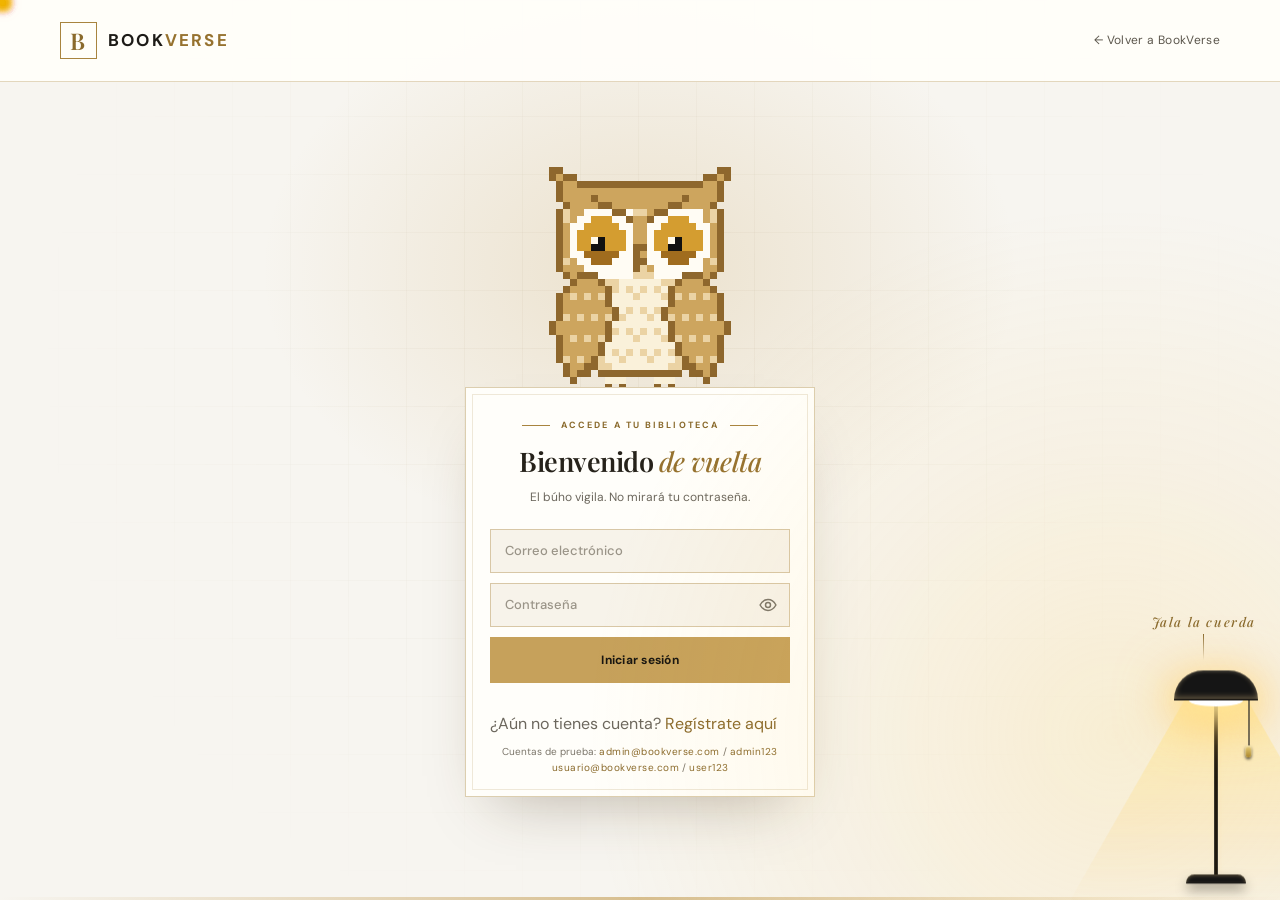
==== login/index.html @ 5b172440 "Primera version de BookVerse" ====
<!DOCTYPE html>
<html lang="es">
<head>
    <meta charset="UTF-8">
    <meta name="viewport" content="width=device-width, initial-scale=1.0">
    <meta name="description" content="Inicia sesión en BookVerse, tu biblioteca virtual.">
    <title>Iniciar sesión | BookVerse</title>
    <!-- Login con búho pixelado. Búho original: @codinvisual, t.me/CodinVisual. Uso libre en tu propio sitio; no revender el archivo original. -->
    <link rel="preconnect" href="https://fonts.googleapis.com">
    <link rel="preconnect" href="https://fonts.gstatic.com" crossorigin>
    <link href="https://fonts.googleapis.com/css2?family=DM+Sans:wght@400;500;600;700&family=Playfair+Display:wght@500;600;700&display=swap" rel="stylesheet">
    <!-- 1) estilos de BookVerse: colores (:root), tipografías, logo -->
    <link rel="stylesheet" href="../css/styles.css">
    <!-- 2) estilos del login: usan las variables de arriba -->
    <link rel="stylesheet" href="css/login.css">
    <!-- 3) tema claro/oscuro y lámpara (compartido con BookVerse) -->
    <link rel="stylesheet" href="../css/theme.css">
    <script src="../js/theme.js"></script>
</head>
<body class="login-page">
<section class="owl-login">
    <header class="login-top">
        <a class="brand" href="../index.html" aria-label="BookVerse, volver al inicio">
            <span class="brand-mark" aria-hidden="true">B</span>
            <span>BOOK<span class="gold-text">VERSE</span></span>
        </a>
        <a class="login-back" href="../index.html">← Volver a BookVerse</a>
    </header>

    <canvas class="owl" width="44" height="38" aria-hidden="true"></canvas>
    <form class="owl-form" novalidate>
        <span class="eyebrow"><span class="eyebrow-line"></span> ACCEDE A TU BIBLIOTECA <span class="eyebrow-line"></span></span>
        <h1>Bienvenido <span class="gold-text italic">de vuelta</span></h1>
        <p class="lead">El búho vigila. No mirará tu contraseña.</p>
        <label class="sr" for="ol-mail">Correo electrónico</label>
        <input id="ol-mail" type="email" autocomplete="email" placeholder="Correo electrónico">
        <label class="sr" for="ol-pass">Contraseña</label>
        <div class="pass">
            <input id="ol-pass" type="password" autocomplete="current-password" placeholder="Contraseña">
            <button class="show" type="button" aria-label="Mostrar contraseña" aria-pressed="false">
                <svg viewBox="0 0 24 24" width="20" height="20" fill="none" stroke="currentColor" stroke-width="1.8" stroke-linecap="round" aria-hidden="true">
                    <path d="M2.5 12S6 5.5 12 5.5 21.5 12 21.5 12 18 18.5 12 18.5 2.5 12 2.5 12Z"/><circle cx="12" cy="12" r="3"/><path class="slash" d="M4 4l16 16"/>
                </svg>
            </button>
        </div>
        <button class="go" type="submit">Iniciar sesión</button>
        <p class="note" role="status"></p>
        <p class="register-prompt">¿Aún no tienes cuenta? <a href="registro.html">Regístrate aquí</a></p>
        <p class="demo-hint">Cuentas de prueba: <code>admin@bookverse.com</code> / <code>admin123</code><br><code>usuario@bookverse.com</code> / <code>user123</code></p>
    </form>
</section>

<!-- El orden importa: cada script usa las variables del anterior -->
<script src="js/config.js"></script>
<script src="js/auth.js"></script>
<script src="js/sprites.js"></script>
<script src="js/owl.js"></script>
<script src="js/login.js"></script>
</body>
</html>
---- css/styles.css ----
/* BOOKVERSE - Etapa 1: estilos generales */
:root {
    --black: #111110;
    --black-soft: #191816;
    --black-card: #201e1a;
    --gold: #c6a15b;
    --gold-light: #e2c98f;
    --cream: #f7f5f0;
    --white: #fffefa;
    --text: #292722;
    --muted: #77736b;
    --line: rgba(198, 161, 91, .25);
    --serif: "Playfair Display", Georgia, serif;
    --sans: "DM Sans", Arial, sans-serif;
}
* { box-sizing: border-box; margin: 0; padding: 0; }
html { scroll-behavior: smooth; scroll-padding-top: 86px; }
body { font-family: var(--sans); color: var(--text); background: var(--cream); line-height: 1.6; }
a { color: inherit; text-decoration: none; }
button, input { font: inherit; }
.container { width: min(1160px, calc(100% - 48px)); margin: 0 auto; }
.gold-text { color: var(--gold); }
.italic { font-style: italic; font-weight: 500; }

/* Encabezado */
.site-header { height: 82px; background: rgba(17,17,16,.98); border-bottom: 1px solid rgba(198,161,91,.16); position: sticky; top: 0; z-index: 100; }
.header-content { height: 100%; display: flex; align-items: center; justify-content: space-between; }
.brand { display: inline-flex; align-items: center; gap: 11px; color: var(--white); font-size: 17px; font-weight: 700; letter-spacing: 2.2px; }
.brand-mark { width: 37px; height: 37px; display: grid; place-items: center; border: 1px solid var(--gold); color: var(--gold-light); font-family: var(--serif); font-size: 23px; font-weight: 600; }
.main-nav { display: flex; align-items: center; gap: 34px; color: #d4d0c8; font-size: 12px; letter-spacing: .35px; }
.nav-link { transition: color .2s; }
.nav-link:hover, .nav-link.active { color: var(--gold-light); }
.nav-cta { padding: 11px 17px; border: 1px solid var(--gold); color: var(--gold-light); transition: background .2s, color .2s; }
.nav-cta:hover { background: var(--gold); color: var(--black); }
.nav-cta span { margin-left: 8px; }
.menu-toggle { display: none; background: none; border: 0; cursor: pointer; }
.menu-toggle span { display: block; width: 24px; height: 2px; background: var(--gold); margin: 5px; }

/* Hero */
.hero { position: relative; overflow: hidden; background: var(--black); color: var(--white); min-height: 590px; display: flex; align-items: center; }
.hero:before { content: ""; position: absolute; inset: 0; opacity: .13; background-image: linear-gradient(rgba(255,255,255,.04) 1px, transparent 1px), linear-gradient(90deg, rgba(255,255,255,.04) 1px, transparent 1px); background-size: 58px 58px; mask-image: linear-gradient(to right, black, transparent 85%); }
.hero-glow { position: absolute; width: 550px; height: 550px; border-radius: 50%; right: 8%; top: 0; background: radial-gradient(circle, rgba(181,139,65,.14), transparent 68%); }
.hero-grid { position: relative; z-index: 1; display: grid; grid-template-columns: 1.05fr .95fr; align-items: center; gap: 50px; padding-top: 75px; padding-bottom: 75px; }
.eyebrow { display: inline-flex; align-items: center; gap: 11px; color: var(--gold-light); font-size: 9px; font-weight: 700; letter-spacing: 2.1px; }
.eyebrow-line { width: 28px; height: 1px; background: var(--gold); display: inline-block; }
.hero h1 { font: 500 clamp(43px, 5.1vw, 68px)/1.13 var(--serif); letter-spacing: -1.8px; margin: 25px 0 20px; }
.hero-description { max-width: 510px; color: #aaa69e; font-size: 14px; line-height: 1.9; }
.hero-actions { display: flex; align-items: center; gap: 27px; margin-top: 32px; }
.button { display: inline-flex; align-items: center; gap: 23px; padding: 14px 19px; font-size: 11px; font-weight: 700; letter-spacing: .25px; transition: transform .2s, background .2s; }
.button:hover { transform: translateY(-2px); }
.button-gold { color: #171511; background: var(--gold); }
.button-gold:hover { background: var(--gold-light); }
.button span { font-size: 17px; line-height: 1; }
.text-link { color: #e1ddd4; font-size: 11px; }
.text-link span { color: var(--gold); margin-left: 5px; }
.hero-note { display: flex; gap: 10px; align-items: center; color: #827e75; font-size: 10px; margin-top: 47px; }
.note-star { color: var(--gold); font-size: 16px; }
.hero-bottom-line { height: 3px; position: absolute; bottom: 0; left: 0; width: 100%; background: linear-gradient(90deg, transparent, var(--gold), transparent); opacity: .65; }

/* Composición decorativa de libros */
.hero-art { min-height: 405px; position: relative; display: grid; place-items: center; }
.art-orbit { position: absolute; border: 1px solid rgba(198,161,91,.2); border-radius: 50%; transform: rotate(-23deg); }
.orbit-one { width: 390px; height: 290px; }
.orbit-two { width: 330px; height: 390px; transform: rotate(35deg); }
.book-stack { position: relative; width: 310px; height: 330px; transform: perspective(900px) rotateY(-10deg) rotateZ(-3deg); }
.book { position: absolute; box-shadow: 14px 18px 35px rgba(0,0,0,.42); display: flex; flex-direction: column; justify-content: space-between; padding: 21px 17px; overflow: hidden; }
.book-back { width: 170px; height: 250px; top: 45px; right: 8px; background: linear-gradient(145deg,#8a7045,#3e3425); color: #f4dfad; transform: rotate(12deg); border-left: 7px solid #5b482c; }
.book-middle { width: 180px; height: 270px; top: 25px; left: 35px; background: linear-gradient(150deg,#ddd0ae,#88734d); color: #302719; transform: rotate(-9deg); border-left: 8px solid #a18b61; }
.book-front { width: 190px; height: 290px; top: 40px; left: 82px; background: linear-gradient(145deg,#282722,#0d0d0c 72%); color: var(--gold-light); border: 1px solid rgba(226,201,143,.6); transform: rotate(3deg); align-items: center; text-align: center; }
.book-front:before { content: ""; position: absolute; inset: 9px; border: 1px solid rgba(198,161,91,.32); pointer-events: none; }
.book-front .front-kicker { font-size: 7px; letter-spacing: 2px; margin-top: 12px; }
.book-front strong { font: 600 25px/1.2 var(--serif); letter-spacing: 1px; }
.book-front strong i { font-weight: 500; color: #fff5dc; }
.front-rule { width: 35px; height: 1px; background: var(--gold); }
.book-front small { font-size: 7px; letter-spacing: 3px; margin-bottom: 12px; }
.book-middle span { font: 700 21px/1.2 var(--serif); margin-top: 25px; }
.book-middle small, .book-back small { font-size: 6px; letter-spacing: 1.5px; }
.book-back span { font: 600 17px/1.3 var(--serif); margin-top: 35px; }
.floating-label { position: absolute; color: #aaa18e; font-size: 8px; letter-spacing: 2px; }
.label-top { top: 29px; right: 2px; }
.label-bottom { bottom: 22px; left: 8px; }
.label-bottom span { color: var(--gold); font-size: 14px; margin-right: 6px; }
.sparkle { position: absolute; color: var(--gold-light); }
.sparkle-one { top: 75px; left: 23px; font-size: 23px; }
.sparkle-two { right: 25px; bottom: 77px; font-size: 29px; }

/* Franja de características */
.stats-strip { background: #201e1a; color: var(--white); border-bottom: 1px solid rgba(198,161,91,.17); }
.stats-grid { display: grid; grid-template-columns: repeat(3,1fr); padding: 23px 0; }
.stat { display: flex; align-items: center; justify-content: center; gap: 13px; border-right: 1px solid rgba(255,255,255,.1); }
.stat:last-child { border: 0; }
.stat-icon { color: var(--gold); font-size: 24px; }
.stat strong, .stat small { display: block; }
.stat strong { font: 500 14px var(--serif); }
.stat small { color: #8f8a80; font-size: 9px; margin-top: 2px; }

/* Secciones generales */
.section { padding: 94px 0 90px; }
.library-section { background: var(--cream); }
.dark-eyebrow { color: #8a7045; }
.section-heading, .categories-heading { display: flex; justify-content: space-between; align-items: end; gap: 40px; }
.section-heading h2, .categories-heading h2, .about-copy h2 { font: 500 clamp(32px,4vw,47px)/1.2 var(--serif); color: var(--text); letter-spacing: -.8px; margin-top: 15px; }
.section-heading > p, .categories-heading > p { max-width: 340px; color: #77736b; font-size: 12px; line-height: 1.9; padding-bottom: 5px; }
.catalog-toolbar { display: flex; align-items: center; justify-content: space-between; gap: 20px; margin: 37px 0 25px; }
.search-box { height: 48px; width: min(430px,100%); display: flex; align-items: center; gap: 12px; background: #fffefa; border: 1px solid #e5e0d5; padding: 0 14px; }
.search-box > span { font-size: 23px; color: #9a7c48; }
.search-box input { border: 0; outline: 0; background: transparent; width: 100%; color: var(--text); font-size: 11px; }
.search-box input::placeholder { color: #a7a196; }
.search-box kbd { font-size: 8px; color: #9a7c48; letter-spacing: 1px; white-space: nowrap; }
.catalog-count { color: #89847a; font-size: 10px; }
.books-grid { display: grid; grid-template-columns: repeat(3,1fr); gap: 34px 25px; }
.book-card { min-width: 0; }
.cover { height: 260px; max-width: 100%; position: relative; display: flex; flex-direction: column; align-items: center; justify-content: space-between; text-align: center; padding: 25px 18px 20px; overflow: hidden; box-shadow: 5px 9px 17px rgba(38,31,20,.12); transition: transform .25s, box-shadow .25s; }
.book-card:hover .cover { transform: translateY(-5px); box-shadow: 7px 15px 23px rgba(38,31,20,.18); }
.cover:after { content: ""; position: absolute; inset: 8px; border: 1px solid rgba(255,255,255,.28); pointer-events: none; }
.cover-top, .cover small { font-size: 7px; letter-spacing: 1.6px; z-index: 1; }
.cover strong { font: 600 27px/1.18 var(--serif); z-index: 1; }
.cover-decoration { position: absolute; font-size: 86px; opacity: .16; top: 76px; }
.cover-one { background: radial-gradient(circle at 50% 45%,#b69b55,#46513c 75%); color: #fff6d9; }
.cover-two { background: linear-gradient(145deg,#e5c9a5,#a46f55); color: #4d2f2b; }
.cover-two:after { border-color: rgba(77,47,43,.35); }
.cover-two .cover-decoration { color: #f9e7c9; }
.cover-three { background: linear-gradient(145deg,#345e73,#182d42); color: #f6e5b8; }
.cover-four { background: radial-gradient(circle,#9b3c30,#3b1718 75%); color: #f3d9b1; }
.cover-four strong { font-size: 65px; }
.cover-five { background: linear-gradient(145deg,#d6b85f,#80602c); color: #292318; }
.cover-five:after { border-color: rgba(41,35,24,.4); }
.cover-six { background: linear-gradient(145deg,#52665c,#1d302d); color: #e8d8b3; }
.book-info { padding: 14px 2px 0; }
.book-category { color: #a1844e; font-size: 8px; font-weight: 700; letter-spacing: 1.5px; }
.book-info h3 { font: 600 17px var(--serif); margin: 4px 0 2px; color: #28251f; }
.book-info p { color: #89847a; font-size: 10px; }
.empty-state { padding: 30px 0; color: #77736b; font-size: 13px; text-align: center; }
.demo-note { margin-top: 27px; color: #999286; font-size: 10px; text-align: center; }

/* Categorías */
.categories-section { padding: 88px 0 95px; background: var(--black); color: var(--white); position: relative; overflow: hidden; }
.categories-section:after { content: "B"; position: absolute; right: 4%; bottom: -180px; color: rgba(198,161,91,.035); font: 600 400px var(--serif); pointer-events: none; }
.categories-heading { position: relative; z-index: 1; margin-bottom: 40px; }
.categories-heading h2 { color: var(--white); }
.categories-heading > p { color: #99948b; }
.category-grid { display: grid; grid-template-columns: repeat(4,1fr); gap: 13px; position: relative; z-index: 1; }
.category-card { position: relative; min-height: 185px; padding: 22px 19px; border: 1px solid rgba(198,161,91,.25); background: rgba(255,255,255,.025); display: flex; flex-direction: column; transition: background .25s, transform .25s, border .25s; }
.category-card:hover { background: rgba(198,161,91,.09); border-color: var(--gold); transform: translateY(-4px); }
.category-number { color: #74664c; font-size: 9px; letter-spacing: 1px; }
.category-symbol { color: var(--gold); font-size: 27px; margin: 12px 0 6px; }
.category-card strong { font: 500 19px var(--serif); }
.category-card small { color: #918c82; font-size: 9px; margin-top: 4px; }
.category-arrow { position: absolute; right: 18px; bottom: 18px; color: var(--gold); }

/* Nosotros */
.about-section { background: #fffefa; padding: 92px 0; }
.about-grid { display: grid; grid-template-columns: .85fr 1.15fr; align-items: center; gap: 95px; }
.about-emblem { width: 290px; height: 290px; border-radius: 50%; background: radial-gradient(circle,#27241e,#111110 70%); margin: auto; display: grid; place-items: center; position: relative; border: 1px solid rgba(198,161,91,.6); box-shadow: 0 0 0 12px #f5f0e5, 0 0 0 13px rgba(198,161,91,.28); }
.emblem-ring { position: absolute; inset: 20px; border: 1px solid rgba(198,161,91,.4); border-radius: 50%; }
.emblem-book { color: var(--gold-light); font: 600 115px var(--serif); }
.emblem-caption { position: absolute; bottom: 49px; color: #b9a77f; font-size: 7px; letter-spacing: 2.5px; }
.about-copy h2 { margin-bottom: 19px; }
.about-copy > p { max-width: 550px; color: #77736b; font-size: 12px; line-height: 2; }
.button-dark { background: var(--black); color: var(--gold-light); margin-top: 26px; }
.button-dark:hover { background: #302a20; }

/* Pie */
.site-footer { background: #111110; color: #d8d2c6; }
.footer-main { min-height: 105px; display: flex; align-items: center; justify-content: space-between; gap: 20px; border-bottom: 1px solid rgba(255,255,255,.1); }
.footer-main p { color: #8d887e; font: italic 14px var(--serif); }
.footer-brand { font-size: 14px; }
.footer-brand .brand-mark { width: 32px; height: 32px; font-size: 20px; }
.back-top { color: var(--gold-light); font-size: 10px; }
.footer-bottom { min-height: 55px; display: flex; justify-content: space-between; align-items: center; color: #77736b; font-size: 9px; }
.footer-bottom b { color: var(--gold); margin-left: 5px; }

/* Adaptación a pantallas */
@media (max-width: 900px) {
    .main-nav { gap: 19px; }
    .hero-grid { gap: 15px; }
    .hero-art { transform: scale(.88); }
    .books-grid { grid-template-columns: repeat(3,1fr); gap: 28px 17px; }
    .cover { height: 230px; }
    .about-grid { gap: 50px; }
}
@media (max-width: 680px) {
    .container { width: min(100% - 34px, 520px); }
    .site-header { height: 70px; }
    .menu-toggle { display: block; padding: 8px; }
    .main-nav { display: none; position: absolute; top: 70px; left: 0; right: 0; padding: 20px 25px 25px; background: #171614; border-top: 1px solid var(--line); flex-direction: column; align-items: stretch; gap: 0; }
    .main-nav.open { display: flex; }
    .nav-link { padding: 12px 0; border-bottom: 1px solid rgba(255,255,255,.07); }
    .nav-cta { margin-top: 15px; text-align: center; }
    .hero { min-height: auto; }
    .hero-grid { grid-template-columns: 1fr; padding-top: 66px; padding-bottom: 25px; }
    .hero h1 { font-size: clamp(43px, 12vw, 60px); }
    .hero-description { font-size: 13px; }
    .hero-note { margin-top: 30px; }
    .hero-art { min-height: 340px; transform: scale(.84); transform-origin: top center; margin-bottom: -35px; }
    .stats-grid { padding: 17px 0; }
    .stat { gap: 7px; }
    .stat-icon { font-size: 19px; }
    .stat strong { font-size: 11px; }
    .stat small { font-size: 8px; }
    .section { padding: 68px 0; }
    .section-heading, .categories-heading { display: block; }
    .section-heading > p, .categories-heading > p { margin-top: 18px; }
    .catalog-toolbar { align-items: flex-start; flex-direction: column; margin-top: 25px; gap: 10px; }
    .search-box { width: 100%; }
    .books-grid { grid-template-columns: repeat(2,minmax(0,1fr)); gap: 25px 14px; }
    .cover { height: 220px; padding: 20px 10px 16px; }
    .cover strong { font-size: 21px; }
    .cover-four strong { font-size: 55px; }
    .cover-top, .cover small { font-size: 6px; }
    .book-info h3 { font-size: 15px; }
    .categories-section { padding: 68px 0; }
    .category-grid { grid-template-columns: repeat(2,1fr); }
    .category-card { min-height: 165px; padding: 17px 14px; }
    .about-section { padding: 70px 0; }
    .about-grid { grid-template-columns: 1fr; gap: 55px; }
    .about-emblem { width: 235px; height: 235px; }
    .emblem-book { font-size: 95px; }
    .emblem-caption { bottom: 38px; font-size: 6px; }
    .about-copy h2 { font-size: 36px; }
    .footer-main { padding: 25px 0; flex-wrap: wrap; }
    .footer-main p { order: 3; width: 100%; }
    .footer-bottom { padding: 15px 0; flex-direction: column; align-items: flex-start; gap: 5px; }
}
@media (max-width: 370px) {
    .brand { font-size: 14px; }
    .hero-actions { align-items: center; flex-direction: column; gap: 17px; }
    .hero-art { transform: scale(.72); margin-bottom: -75px; }
    .books-grid { gap: 22px 10px; }
    .cover { height: 190px; }
}

/* ============================================================
   HERO CALIGRÁFICO
   Titular en letra de pluma, textos en cursiva y portada con brillo dorado.
   Para cambiar las letras, edita solo estas tres variables.
   ============================================================ */
:root {
    --script: "Pinyon Script", "Great Vibes", "Snell Roundhand", cursive;      /* titular */
    --script-soft: "Italianno", "Pinyon Script", "Snell Roundhand", cursive;   /* párrafo */
    --serif-italic: "Cormorant Garamond", "Playfair Display", Georgia, serif;  /* etiquetas */
    --gold-deep: #a8843f;
}

.hero { background: radial-gradient(ellipse at 72% 40%, #1b1913 0%, #111110 55%, #0c0c0b 100%); }

/* Etiqueta superior */
.hero .eyebrow { font: italic 600 13px/1 var(--serif-italic); letter-spacing: 2.4px; color: var(--gold-light); }
.hero .eyebrow-line { width: 36px; }

/* Titular: 3 líneas, letra de pluma, última palabra en degradado dorado */
.hero .script-title { font: 400 clamp(60px, 7.4vw, 96px)/1.02 var(--script); letter-spacing: 0; margin: 22px 0 22px; color: #f6f1e6; }
.hero .gold-script { display: inline-block; padding: 0 .14em .1em .04em; /* margen para que los rasgos largos no se corten */
    background: linear-gradient(100deg, var(--gold-light) 0%, var(--gold) 42%, var(--gold-deep) 100%);
    -webkit-background-clip: text; background-clip: text; -webkit-text-fill-color: transparent; color: transparent; }

/* Párrafo en cursiva fina */
.hero .hero-description { max-width: 520px; font: 400 clamp(21px, 2vw, 25px)/1.5 var(--script-soft); color: #cfc9bb; letter-spacing: .2px; }

/* Portada del libro principal */
.book-front { transform: rotate(1deg); background: linear-gradient(160deg, #1d1c18, #0b0b0a 72%); }
.book-front .front-kicker { font: 500 8px var(--sans); letter-spacing: 2.4px; color: #e9dfc7; }
.book-front strong { font: italic 500 29px/1.22 var(--serif); letter-spacing: .4px; color: var(--gold-light); text-shadow: 0 0 16px rgba(226, 201, 143, .38); }
.book-front strong i { font-weight: 500; color: #fff1cf; }
.front-rule { width: 38px; }

/* Etiquetas flotantes en cursiva */
.floating-label { font: italic 500 12px/1 var(--serif-italic); letter-spacing: 2.6px; color: #bdb298; }
.label-bottom span { font-style: normal; }

@media (max-width: 680px) {
    /* en teléfono todo el bloque de texto del hero va centrado; el título cabe en 3 líneas limpias */
    .hero-copy { text-align: center; display: flex; flex-direction: column; align-items: center; }
    .hero .eyebrow { justify-content: center; flex-wrap: wrap; font-size: 12px; letter-spacing: 2px; text-align: center; }
    .hero .eyebrow-line { width: 24px; }
    .hero .script-title { font-size: clamp(40px, 14vw, 66px); text-align: center; }
    .hero .hero-description { font-size: 21px; margin-inline: auto; text-align: center; }
    .hero-actions, .hero .hero-actions { align-items: center; justify-content: center; flex-direction: column; gap: 17px; width: 100%; }
    .hero-actions .button { justify-content: center; width: min(100%, 320px); }
    .hero-note { justify-content: center; text-align: center; }
}
@media (max-width: 370px) {
    .hero .script-title { font-size: 46px; }
    .hero .eyebrow { font-size: 11px; letter-spacing: 1.6px; }
}

/* ============================================================
   APARTADOS (vistas) Y ACCESO
   Cada <section class="view"> es un apartado; js/main.js muestra uno a la vez según el hash (#biblioteca, #categorias...).
   ============================================================ */
.view[hidden] { display: none !important; }
.view { animation: viewIn .45s ease both; }
@keyframes viewIn { from { opacity: 0; transform: translateY(10px); } to { opacity: 1; transform: none; } }
@media (prefers-reduced-motion: reduce) { .view { animation: none; } }
main { min-height: 62vh; }
.sr-only { position: absolute; width: 1px; height: 1px; overflow: hidden; clip-path: inset(50%); white-space: nowrap; }

/* candado en los apartados que piden sesión (solo se ve sin sesión iniciada) */
.nav-link .lock { display: none; margin-left: 6px; opacity: .6; vertical-align: -1px; }
body:not(.is-auth) .nav-link[data-protected] .lock { display: inline-block; }

/* filtro por género (llega desde Categorías) */
.catalog-meta { display: flex; align-items: center; justify-content: flex-end; flex-wrap: wrap; gap: 14px; }
.genre-chip { border: 1px solid var(--gold); background: rgba(198, 161, 91, .12); color: #6f5524; padding: 7px 11px; cursor: pointer;
    font: 600 10px var(--sans); letter-spacing: .4px; transition: background .2s; }
.genre-chip:hover { background: rgba(198, 161, 91, .24); }
@media (max-width: 680px) { .catalog-meta { justify-content: flex-start; } }
---- login/css/login.css ----
/* BookVerse · Login con búho (búho original: @codinvisual · t.me/CodinVisual)
   Los colores y tipografías NO se definen aquí: vienen de ../css/styles.css (:root)
   --black, --black-soft, --black-card, --gold, --gold-light, --cream, --white, --line, --serif, --sans
   Así, si cambias la paleta en BookVerse, el login cambia con ella. */

body.login-page { background: var(--black); }

.owl-login { --cell: 7px; --accent: var(--gold); position: relative; box-sizing: border-box; min-height: max(100vh, 680px); overflow: hidden;
  display: flex; flex-direction: column; align-items: center; justify-content: center; padding: 100px 20px 64px;
  background: radial-gradient(540px 400px at 50% 30%, rgba(198, 161, 91, .14), transparent 70%), var(--black);
  color: var(--cream); font-family: var(--sans); }
/* rejilla sutil y línea dorada inferior, igual que el hero de BookVerse */
.owl-login:before { content: ""; position: absolute; inset: 0; opacity: .13; pointer-events: none;
  background-image: linear-gradient(rgba(255, 255, 255, .04) 1px, transparent 1px), linear-gradient(90deg, rgba(255, 255, 255, .04) 1px, transparent 1px);
  background-size: 58px 58px; mask-image: radial-gradient(circle at 50% 40%, black, transparent 75%); }
.owl-login:after { content: ""; position: absolute; left: 0; bottom: 0; width: 100%; height: 3px; opacity: .65;
  background: linear-gradient(90deg, transparent, var(--gold), transparent); }

/* barra superior: lleva de vuelta a BookVerse */
.login-top { position: absolute; top: 0; left: 0; right: 0; z-index: 2; height: 82px; display: flex; align-items: center; justify-content: space-between;
  padding: 0 max(24px, calc((100% - 1160px) / 2)); border-bottom: 1px solid rgba(198, 161, 91, .16); background: rgba(17, 17, 16, .98); }
.login-back { color: #d4d0c8; font-size: 12px; letter-spacing: .35px; transition: color .2s; }
.login-back:hover { color: var(--gold-light); }

/* el búho se dibuja a un píxel por celda y se amplía sin suavizado, así se ve nítido */
.owl-login .owl { position: relative; z-index: 1; display: block; width: calc(44 * var(--cell)); height: calc(38 * var(--cell));
  margin-bottom: calc(-2.5 * var(--cell)); image-rendering: pixelated; }

.owl-form { position: relative; z-index: 1; width: min(350px, 100%); box-sizing: border-box; padding: 30px 24px 20px;
  background: var(--black-card); border: 1px solid var(--line); box-shadow: 0 30px 60px -30px rgba(0, 0, 0, .9); }
.owl-form:before { content: ""; position: absolute; inset: 6px; border: 1px solid rgba(198, 161, 91, .12); pointer-events: none; }
.owl-form .eyebrow { display: flex; justify-content: center; margin-bottom: 12px; }
.owl-form h1 { margin: 0; text-align: center; font: 600 27px/1.2 var(--serif); letter-spacing: -.5px; color: var(--white); }
.owl-form .lead { margin: 10px 0 20px; text-align: center; font: 400 12px/1.8 var(--sans); color: #918c82; }
.owl-form .sr { position: absolute; width: 1px; height: 1px; overflow: hidden; clip-path: inset(50%); white-space: nowrap; }
.owl-form input { display: block; width: 100%; box-sizing: border-box; height: 44px; margin: 0 0 10px; padding: 0 14px; border-radius: 0;
  border: 1px solid rgba(198, 161, 91, .25); background: var(--black-soft); color: var(--cream); font: 500 13px var(--sans); outline: 0;
  transition: border-color .15s ease-out, box-shadow .15s ease-out; }
.owl-form input::placeholder { color: #7d786d; }
.owl-form input:focus { border-color: var(--accent); box-shadow: 0 0 0 3px rgba(198, 161, 91, .16); }
/* el autocompletado de Chrome pinta el campo de blanco; lo mantenemos oscuro */
.owl-form input:-webkit-autofill { -webkit-text-fill-color: var(--cream); caret-color: var(--cream); box-shadow: inset 0 0 0 100px var(--black-soft); }
.owl-form .pass { position: relative; }
.owl-form .pass input { padding-right: 46px; }
.owl-form .show { position: absolute; top: 4px; right: 4px; width: 36px; height: 36px; display: grid; place-items: center; padding: 0;
  border: 0; border-radius: 0; background: none; color: #918c82; cursor: pointer; transition: color .15s ease-out; }
.owl-form .show .slash { opacity: 0; }
.owl-form .show[aria-pressed="true"] { color: var(--accent); }
.owl-form .show[aria-pressed="true"] .slash { opacity: 1; }
.owl-form .go { display: block; width: 100%; height: 46px; margin-top: 4px; border: 0; border-radius: 0; background: var(--gold);
  color: #171511; font: 700 12px var(--sans); letter-spacing: .25px; cursor: pointer; transition: transform .2s, background .2s; }
.owl-form .go:active { transform: scale(.98); }
.owl-form .go:disabled { cursor: default; }
.owl-form.done .go { background: var(--gold-light); }
.owl-form button:focus-visible { outline: 2px solid var(--accent); outline-offset: 2px; }
.owl-form .note { min-height: 18px; margin: 10px 0 0; text-align: center; font: 500 12px/1.4 var(--sans); color: #e0937f; }
.owl-form .demo-hint { margin: 8px 0 0; text-align: center; font-size: 10px; color: #8d887e; }
.owl-form .demo-hint code { color: var(--gold-light); font-family: inherit; letter-spacing: .5px; }
@media (hover: hover) {
  .owl-form .show:hover { color: var(--gold-light); }
  .owl-form .go:not(:disabled):hover { background: var(--gold-light); transform: translateY(-2px); }
}
@media (max-width: 680px) {
  .login-top { height: 70px; }
  .owl-login { padding-top: 90px; }
}
@media (max-width: 360px) { .owl-login { --cell: 6px; } }
---- css/theme.css ----
/* ============================================================
   BOOKVERSE · TEMA CLARO / OSCURO + LÁMPARA
   Se carga DESPUÉS de styles.css. js/theme.js pone data-theme="light|dark" en <html>.
   Lámpara encendida = claro · apagada = oscuro.
   Para ajustar la lámpara: --lamp-scale (tamaño) y right/bottom de .bv-lamp.
   ============================================================ */

html[data-theme="dark"]  { color-scheme: dark;  background: #111110; }
html[data-theme="light"] { color-scheme: light; background: #f7f5f0; }

/* transición suave solo durante el cambio de tema */
html.theme-anim *, html.theme-anim *::before, html.theme-anim *::after {
    transition: background-color .7s ease, color .7s ease, border-color .7s ease, box-shadow .7s ease, fill .7s ease !important;
}

/* ============================================================
   TEMA OSCURO  (hero, categorías y pie ya eran oscuros: se oscurece el resto)
   ============================================================ */
html[data-theme="dark"] body { background: #121110; color: #e6e1d6; }

html[data-theme="dark"] .library-section { background: #151412; }
html[data-theme="dark"] .about-section { background: #131211; }
html[data-theme="dark"] .dark-eyebrow { color: var(--gold-light); }
html[data-theme="dark"] .section-heading h2,
html[data-theme="dark"] .about-copy h2 { color: #f3eee3; }
html[data-theme="dark"] .section-heading > p,
html[data-theme="dark"] .about-copy > p { color: #99948b; }

html[data-theme="dark"] .search-box { background: #1c1a17; border-color: rgba(198, 161, 91, .25); }
html[data-theme="dark"] .search-box input { color: var(--cream); }
html[data-theme="dark"] .search-box input::placeholder { color: #7d786d; }
html[data-theme="dark"] .search-box > span,
html[data-theme="dark"] .search-box kbd { color: var(--gold); }
html[data-theme="dark"] .catalog-count { color: #8f8a80; }
html[data-theme="dark"] .genre-chip { color: var(--gold-light); }

html[data-theme="dark"] .cover { box-shadow: 5px 9px 20px rgba(0, 0, 0, .5); }
html[data-theme="dark"] .book-card:hover .cover { box-shadow: 7px 15px 26px rgba(0, 0, 0, .62); }
html[data-theme="dark"] .book-category { color: var(--gold); }
html[data-theme="dark"] .book-info h3 { color: #f1ebdd; }
html[data-theme="dark"] .book-info p { color: #908b80; }
html[data-theme="dark"] .empty-state { color: #99948b; }
html[data-theme="dark"] .demo-note { color: #77736b; }

html[data-theme="dark"] .about-emblem { box-shadow: 0 0 0 12px #1b1915, 0 0 0 13px rgba(198, 161, 91, .32); }
html[data-theme="dark"] .button-dark { background: var(--gold); color: #171511; }
html[data-theme="dark"] .button-dark:hover { background: var(--gold-light); }

/* ============================================================
   TEMA CLARO
   ============================================================ */
html[data-theme="light"] body { background: #f7f5f0; }
html[data-theme="light"] .gold-text { color: #96722f; }
html[data-theme="light"] .eyebrow,
html[data-theme="light"] .hero .eyebrow { color: #8a6a2c; }
html[data-theme="light"] .eyebrow-line,
html[data-theme="light"] .hero .eyebrow-line { background: #a8843f; }

/* encabezado */
html[data-theme="light"] .site-header { background: rgba(255, 254, 250, .96); border-bottom-color: rgba(168, 132, 63, .32); backdrop-filter: blur(8px); }
html[data-theme="light"] .brand { color: #1d1b17; }
html[data-theme="light"] .brand-mark { border-color: #a8843f; color: #8a6a2c; }
html[data-theme="light"] .main-nav { color: #5b564c; }
html[data-theme="light"] .nav-link:hover,
html[data-theme="light"] .nav-link.active { color: #8a6a2c; }
html[data-theme="light"] .nav-cta { border-color: #a8843f; color: #7a5c22; }
html[data-theme="light"] .nav-cta:hover { background: var(--gold); color: #171511; }
html[data-theme="light"] .menu-toggle span { background: #8a6a2c; }
@media (max-width: 680px) {
    html[data-theme="light"] .main-nav { background: #fffefa; }
    html[data-theme="light"] .nav-link { border-bottom-color: rgba(40, 30, 10, .08); }
}

/* hero */
html[data-theme="light"] .hero { background: radial-gradient(ellipse at 72% 40%, #fffdf6 0%, #f6f1e5 55%, #efe8d8 100%); color: var(--text); }
html[data-theme="light"] .hero:before { opacity: .55; background-image: linear-gradient(rgba(120, 95, 40, .1) 1px, transparent 1px), linear-gradient(90deg, rgba(120, 95, 40, .1) 1px, transparent 1px); }
html[data-theme="light"] .hero-glow { background: radial-gradient(circle, rgba(198, 161, 91, .26), transparent 68%); }
html[data-theme="light"] .hero .script-title { color: #26221a; }
html[data-theme="light"] .hero .gold-script { background: linear-gradient(100deg, #c19a4b 0%, #a8843f 45%, #7d5f23 100%);
    -webkit-background-clip: text; background-clip: text; -webkit-text-fill-color: transparent; color: transparent; }
html[data-theme="light"] .hero .hero-description { color: #5f594e; }
html[data-theme="light"] .text-link { color: #3b362c; }
html[data-theme="light"] .text-link span { color: #a8843f; }
html[data-theme="light"] .hero-note { color: #7b756a; }
html[data-theme="light"] .note-star,
html[data-theme="light"] .sparkle { color: #b08a3f; }
html[data-theme="light"] .art-orbit { border-color: rgba(168, 132, 63, .32); }
html[data-theme="light"] .floating-label { color: #7e7458; }
html[data-theme="light"] .label-bottom span { color: #a8843f; }
html[data-theme="light"] .book { box-shadow: 14px 18px 32px rgba(70, 50, 20, .3); }

/* franja de características */
html[data-theme="light"] .stats-strip { background: #efe9db; color: var(--text); border-bottom-color: rgba(168, 132, 63, .25); }
html[data-theme="light"] .stat { border-right-color: rgba(40, 30, 10, .12); }
html[data-theme="light"] .stat-icon { color: #a8843f; }
html[data-theme="light"] .stat strong { color: #26221a; }
html[data-theme="light"] .stat small { color: #7b756a; }

/* categorías */
html[data-theme="light"] .categories-section { background: #f1ebde; color: var(--text); }
html[data-theme="light"] .categories-section:after { color: rgba(168, 132, 63, .09); }
html[data-theme="light"] .categories-heading h2 { color: #26221a; }
html[data-theme="light"] .categories-heading > p { color: #6c675d; }
html[data-theme="light"] .category-card { border-color: rgba(168, 132, 63, .35); background: rgba(255, 255, 255, .55); }
html[data-theme="light"] .category-card:hover { background: rgba(198, 161, 91, .17); border-color: #a8843f; }
html[data-theme="light"] .category-number { color: #a8843f; }
html[data-theme="light"] .category-symbol,
html[data-theme="light"] .category-arrow { color: #a8843f; }
html[data-theme="light"] .category-card strong { color: #26221a; }
html[data-theme="light"] .category-card small { color: #7b756a; }

/* pie */
html[data-theme="light"] .site-footer { background: #efe9db; color: #4a453b; }
html[data-theme="light"] .footer-main { border-bottom-color: rgba(40, 30, 10, .12); }
html[data-theme="light"] .footer-main p { color: #6c675d; }
html[data-theme="light"] .back-top { color: #8a6a2c; }
html[data-theme="light"] .footer-bottom { color: #7b756a; }
html[data-theme="light"] .footer-bottom b { color: #a8843f; }

/* ---------- Login y registro, tema claro ---------- */
html[data-theme="light"] body.login-page { background: var(--cream); }
html[data-theme="light"] .owl-login { color: var(--text);
    background: radial-gradient(540px 400px at 50% 30%, rgba(198, 161, 91, .24), transparent 70%), var(--cream); }
html[data-theme="light"] .owl-login:before { opacity: .55;
    background-image: linear-gradient(rgba(120, 95, 40, .1) 1px, transparent 1px), linear-gradient(90deg, rgba(120, 95, 40, .1) 1px, transparent 1px); }
html[data-theme="light"] .login-top { background: rgba(255, 254, 250, .96); border-bottom-color: rgba(168, 132, 63, .32); }
html[data-theme="light"] .login-back { color: #5b564c; }
html[data-theme="light"] .login-back:hover { color: #8a6a2c; }
html[data-theme="light"] .owl-form { background: #fffefa; border-color: rgba(168, 132, 63, .4); box-shadow: 0 30px 60px -30px rgba(70, 50, 20, .35); }
html[data-theme="light"] .owl-form:before { border-color: rgba(168, 132, 63, .18); }
html[data-theme="light"] .owl-form h1 { color: #26221a; }
html[data-theme="light"] .owl-form .lead { color: #6c675d; }
html[data-theme="light"] .owl-form input { background: #f7f3ea; color: #26221a; border-color: rgba(168, 132, 63, .4); }
html[data-theme="light"] .owl-form input::placeholder { color: #9a9488; }
html[data-theme="light"] .owl-form input:-webkit-autofill { -webkit-text-fill-color: #26221a; caret-color: #26221a; box-shadow: inset 0 0 0 100px #f7f3ea; }
html[data-theme="light"] .owl-form .show { color: #7b756a; }
html[data-theme="light"] .owl-form .note { color: #b4513c; }
html[data-theme="light"] .owl-form .demo-hint { color: #7b756a; }
html[data-theme="light"] .owl-form .demo-hint code { color: #8a6a2c; }
html[data-theme="light"] .register-prompt { color: #6c675d; }
html[data-theme="light"] .register-prompt a { color: #8a6a2c; }

html[data-theme="light"] .register-card { background: #fffefa; border-color: rgba(168, 132, 63, .35); box-shadow: 0 22px 60px rgba(70, 50, 20, .14); }
html[data-theme="light"] .register-card h1 { color: #26221a; }
html[data-theme="light"] .register-intro,
html[data-theme="light"] .register-note { color: #6c675d; }
html[data-theme="light"] #registerForm label { color: #3b362c; }
html[data-theme="light"] #registerForm input { color: #26221a; background: #f7f3ea; border-color: rgba(168, 132, 63, .4); }
html[data-theme="light"] .register-message.error { color: #b4513c; }
html[data-theme="light"] .register-message.success { color: #2f7a44; }

/* ============================================================
   LÁMPARA (adaptada de "Animated Lamp Login": misma estética, tamaño reducido y fija en pantalla)
   ============================================================ */
.bv-theme-root { --lamp-scale: .6; --lamp-right: 22px; --lamp-bottom: 16px; --lamp-h: 360px; --stem: 290px; }

.bv-lamp { position: fixed; right: var(--lamp-right); bottom: var(--lamp-bottom); z-index: 90;
    transform: scale(var(--lamp-scale)); transform-origin: bottom right; pointer-events: none; -webkit-tap-highlight-color: transparent; }
.bv-lamp-body { position: relative; display: flex; flex-direction: column; align-items: center; }

.bv-lamp .lamp-head { width: 140px; height: 50px; background: #151515; border-radius: 140px 140px 4px 4px;
    box-shadow: inset 0 2px 5px rgba(255, 255, 255, .1), 0 10px 20px rgba(0, 0, 0, .9);
    position: relative; z-index: 6; transition: box-shadow .4s ease; border-bottom: 2px solid #050505; }
.bv-lamp.on .lamp-head { box-shadow: inset 0 -3px 10px rgba(255, 220, 150, .4), inset 0 2px 5px rgba(255, 255, 255, .1); }

.bv-lamp .lamp-glow { position: absolute; top: 40px; width: 90px; height: 20px; background: #fff; border-radius: 50%;
    box-shadow: 0 0 40px 20px rgba(255, 230, 150, .9), 0 0 80px 40px rgba(255, 200, 100, .6);
    opacity: 0; transition: opacity .4s ease-in-out; z-index: 5; pointer-events: none; }
.bv-lamp.on .lamp-glow { opacity: 1; }

.bv-lamp .light-beam { position: absolute; top: 45px; width: 500px; height: 350px; clip-path: polygon(40% 0, 60% 0, 100% 100%, 0 100%);
    background: linear-gradient(to bottom, rgba(255, 230, 140, .8) 0%, rgba(255, 200, 80, .2) 60%, transparent 100%);
    opacity: 0; transition: opacity .4s ease-in-out; z-index: 3; pointer-events: none; filter: blur(8px); }
.bv-lamp.on .light-beam { opacity: .7; }

.bv-lamp .lamp-stem { width: 6px; height: var(--stem, 290px); background: linear-gradient(to right, #050505 0%, #2a2a2a 50%, #050505 100%);
    position: relative; z-index: 4; transition: background .4s ease, box-shadow .4s ease; }
.bv-lamp.on .lamp-stem { background: linear-gradient(to right, #050505 0%, #2a2010 50%, #050505 100%); box-shadow: 0 0 10px rgba(255, 200, 100, .15); }

.bv-lamp .lamp-base { width: 100px; height: 16px; background: #151515; border-radius: 30px 30px 4px 4px;
    box-shadow: inset 0 2px 5px rgba(255, 255, 255, .1), 0 10px 20px rgba(0, 0, 0, .9);
    position: relative; z-index: 5; transition: box-shadow .4s ease; border-bottom: 2px solid #050505; }
.bv-lamp.on .lamp-base { box-shadow: inset 0 2px 6px rgba(255, 220, 150, .3), 0 10px 20px rgba(0, 0, 0, .35); }

/* en tema oscuro la lámpara apagada se perdería sobre el fondo: un filo dorado muy fino la mantiene visible */
html[data-theme="dark"] .bv-lamp .lamp-head,
html[data-theme="dark"] .bv-lamp .lamp-base { background: #1a1917; box-shadow: inset 0 2px 5px rgba(255, 255, 255, .1), 0 0 0 1px rgba(198, 161, 91, .3), 0 10px 20px rgba(0, 0, 0, .9); }
html[data-theme="dark"] .bv-lamp .lamp-stem { background: linear-gradient(to right, #1a1917 0%, #4a4438 50%, #1a1917 100%); }

/* cuerda + tirador dorado */
.bv-lamp .string-svg { position: absolute; top: 45px; left: calc(50% + 55px); width: 2px; height: 2px; overflow: visible; z-index: 5; pointer-events: none; }
.bv-lamp .string-svg path { stroke: #222; stroke-width: 2; stroke-linecap: round; fill: none; }
html[data-theme="dark"] .bv-lamp .string-svg path { stroke: #5a5143; }   /* sobre fondo oscuro la cuerda necesita verse */

.bv-lamp .string-handle { position: absolute; top: 125px; left: calc(50% + 49px); width: 10px; height: 20px; padding: 0; border: 0;
    background: linear-gradient(to bottom, #ebd17a, #aa8529); border-radius: 5px;
    box-shadow: inset 0 2px 3px rgba(255, 255, 255, .5), 0 3px 5px rgba(0, 0, 0, .7);
    cursor: grab; z-index: 6; touch-action: none; user-select: none; pointer-events: auto;
    transition: transform .35s cubic-bezier(.2, .8, .2, 1); }
/* zona de toque ampliada: la lámpara está reducida y el tirador sería muy pequeño */
.bv-lamp .string-handle::before { content: ""; position: absolute; inset: -26px -28px -30px -28px; }
.bv-lamp .string-handle.dragging { cursor: grabbing; transition: none; }
.bv-lamp .string-handle:focus-visible { outline: 2px solid var(--gold-light); outline-offset: 8px; }
@media (hover: hover) { .bv-lamp .string-handle:hover { filter: brightness(1.12); } }

/* charco de luz cálido sobre toda la pantalla cuando la lámpara está encendida */
.bv-wash { position: fixed; right: 0; bottom: 0; width: 1100px; height: 1100px; max-width: 160vw; z-index: 80; pointer-events: none;
    transform: translate(35%, 35%) scale(.6); opacity: 0;
    background: radial-gradient(circle, rgba(255, 214, 110, .22) 0%, rgba(255, 200, 80, .08) 35%, transparent 68%);
    transition: opacity .8s ease, transform .8s ease; }
html[data-theme="light"] .bv-wash { opacity: 1; transform: translate(35%, 35%) scale(1); }

/* luciérnagas (solo con la lámpara encendida) */
.bv-theme-root .fireflies { position: fixed; inset: 0; pointer-events: none; z-index: 85; overflow: hidden; }
.bv-theme-root .firefly { position: absolute; top: 0; left: 0; border-radius: 50%; background: #f0b400;
    box-shadow: 0 0 8px 2px rgba(240, 180, 0, .7), 0 0 18px rgba(255, 179, 0, .45);
    animation: bvFirefly var(--duration) ease-in-out var(--delay) infinite alternate; }
@keyframes bvFirefly {
    0%   { transform: translate(var(--x1), var(--y1)); opacity: .35; }
    25%  { transform: translate(var(--x2), var(--y2)); opacity: .9; }
    50%  { transform: translate(var(--x3), var(--y3)); opacity: .5; }
    75%  { transform: translate(var(--x4), var(--y4)); opacity: .9; }
    100% { transform: translate(var(--x5), var(--y5)); opacity: .4; }
}

/* pista "Jala la cuerda" (desaparece tras usar la lámpara una vez) */
.bv-lamp-hint { position: fixed; z-index: 90; right: calc(var(--lamp-right) + 2px); bottom: calc(var(--lamp-bottom) + var(--lamp-h) * var(--lamp-scale) + 8px);
    display: flex; flex-direction: column; align-items: center; gap: 6px; pointer-events: none;
    font: italic 500 13px/1 var(--serif-italic, Georgia, serif); letter-spacing: 1.6px; color: var(--gold-light);
    transition: opacity .5s ease, transform .5s ease; }
html[data-theme="light"] .bv-lamp-hint { color: #8a6a2c; }
.bv-lamp-hint i { width: 1px; height: 26px; background: linear-gradient(to bottom, currentColor, transparent); animation: bvHintArrow 2s infinite; }
.bv-lamp-hint.gone { opacity: 0; transform: translateY(-14px); visibility: hidden; }
@keyframes bvHintArrow { 0%, 100% { transform: translateY(0); } 50% { transform: translateY(8px); } }

@media (max-width: 900px) { .bv-theme-root { --lamp-scale: .5; --lamp-right: 16px; } }
/* en móvil la lámpara es más baja (tallo corto) para no tapar el contenido, y se deja espacio al final de cada página */
@media (max-width: 680px) {
    .bv-theme-root { --lamp-scale: .5; --lamp-right: 8px; --lamp-bottom: 8px; --stem: 150px; --lamp-h: 220px; }
    .bv-lamp-hint { display: none; }
    .site-footer { padding-bottom: 96px; }
    .owl-login { padding-bottom: 120px; }
    .register-shell { padding-bottom: 120px; }
}

@media (prefers-reduced-motion: reduce) {
    .bv-theme-root .firefly, .bv-lamp-hint i { animation: none; }
    html.theme-anim *, html.theme-anim *::before, html.theme-anim *::after { transition: none !important; }
}
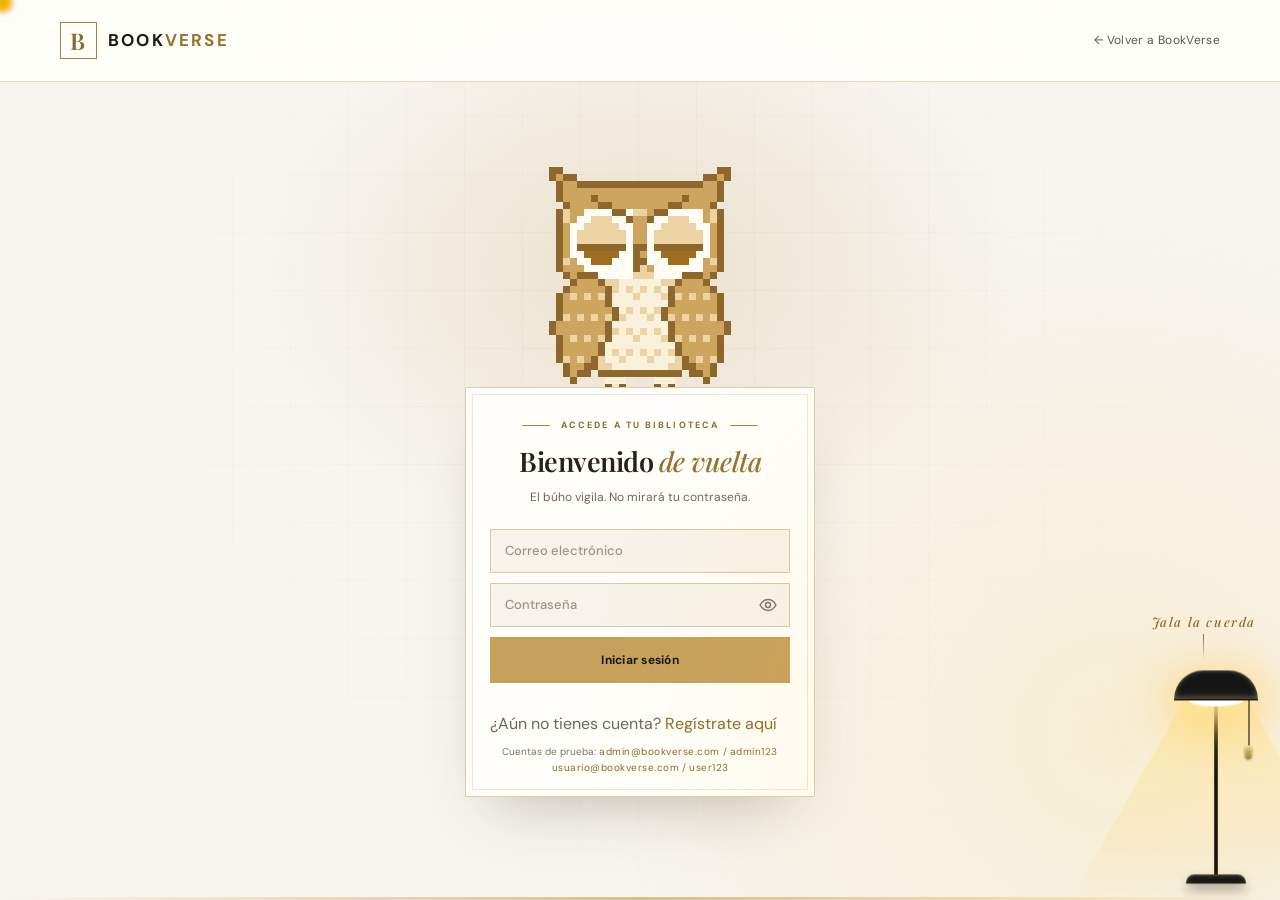
==== commit 2e42f958: "Entrega 2" ====
--- a/login/index.html
+++ b/login/index.html
@@ -52,7 +52,6 @@
 
 <!-- El orden importa: cada script usa las variables del anterior -->
 <script src="js/config.js"></script>
-<script src="js/auth.js"></script>
 <script src="js/sprites.js"></script>
 <script src="js/owl.js"></script>
 <script src="js/login.js"></script>
